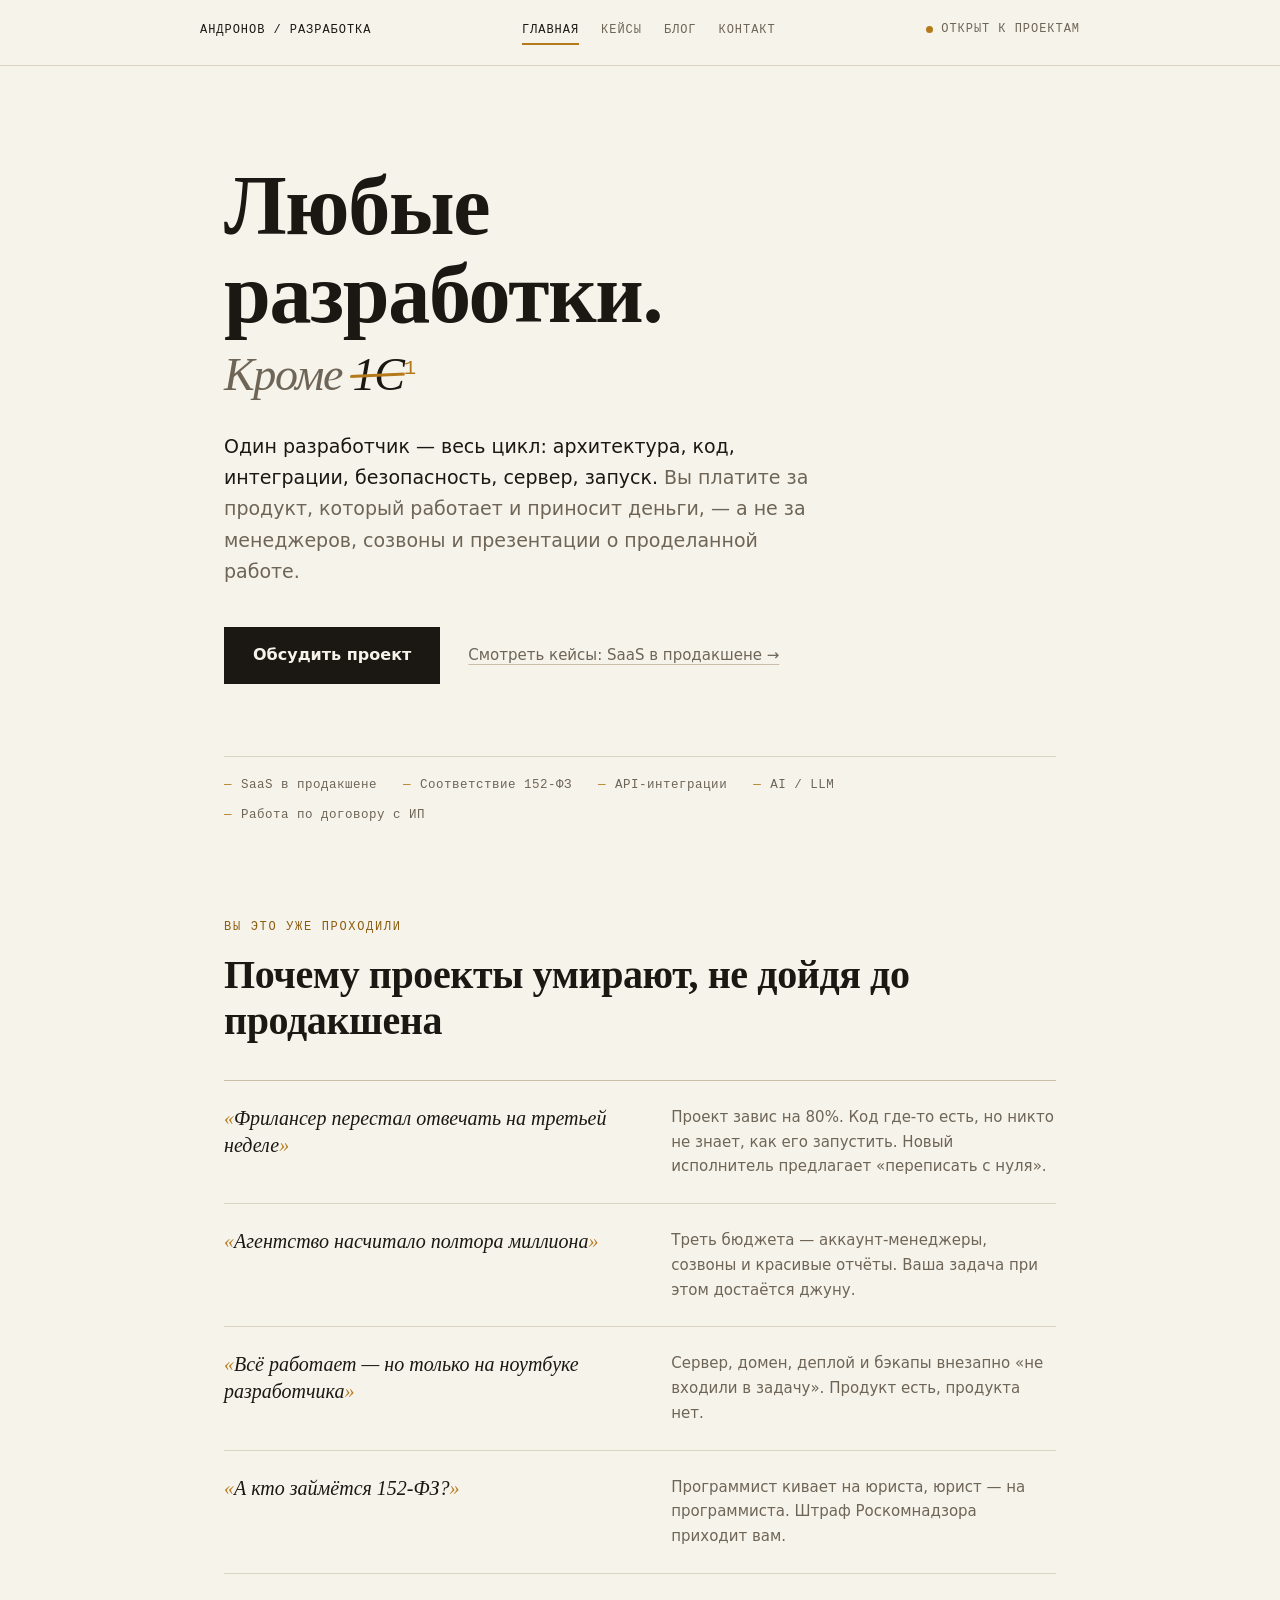
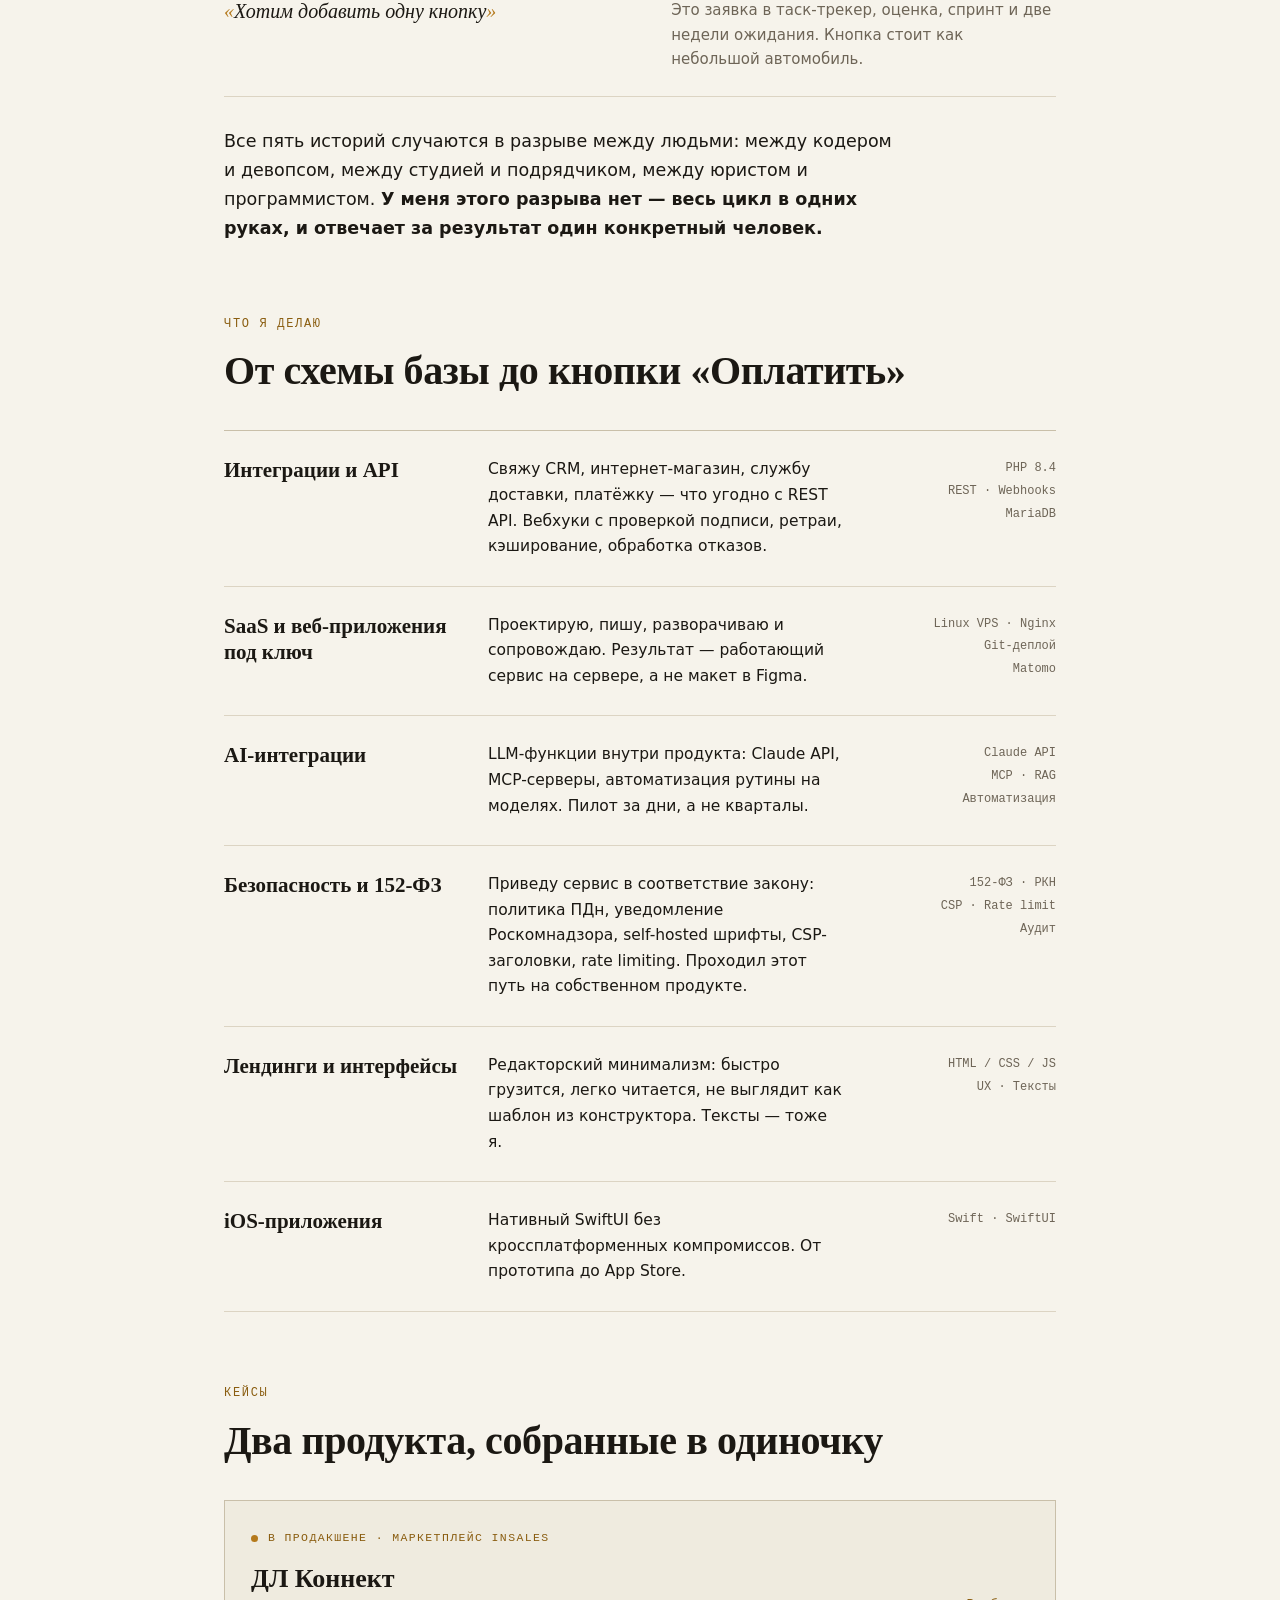
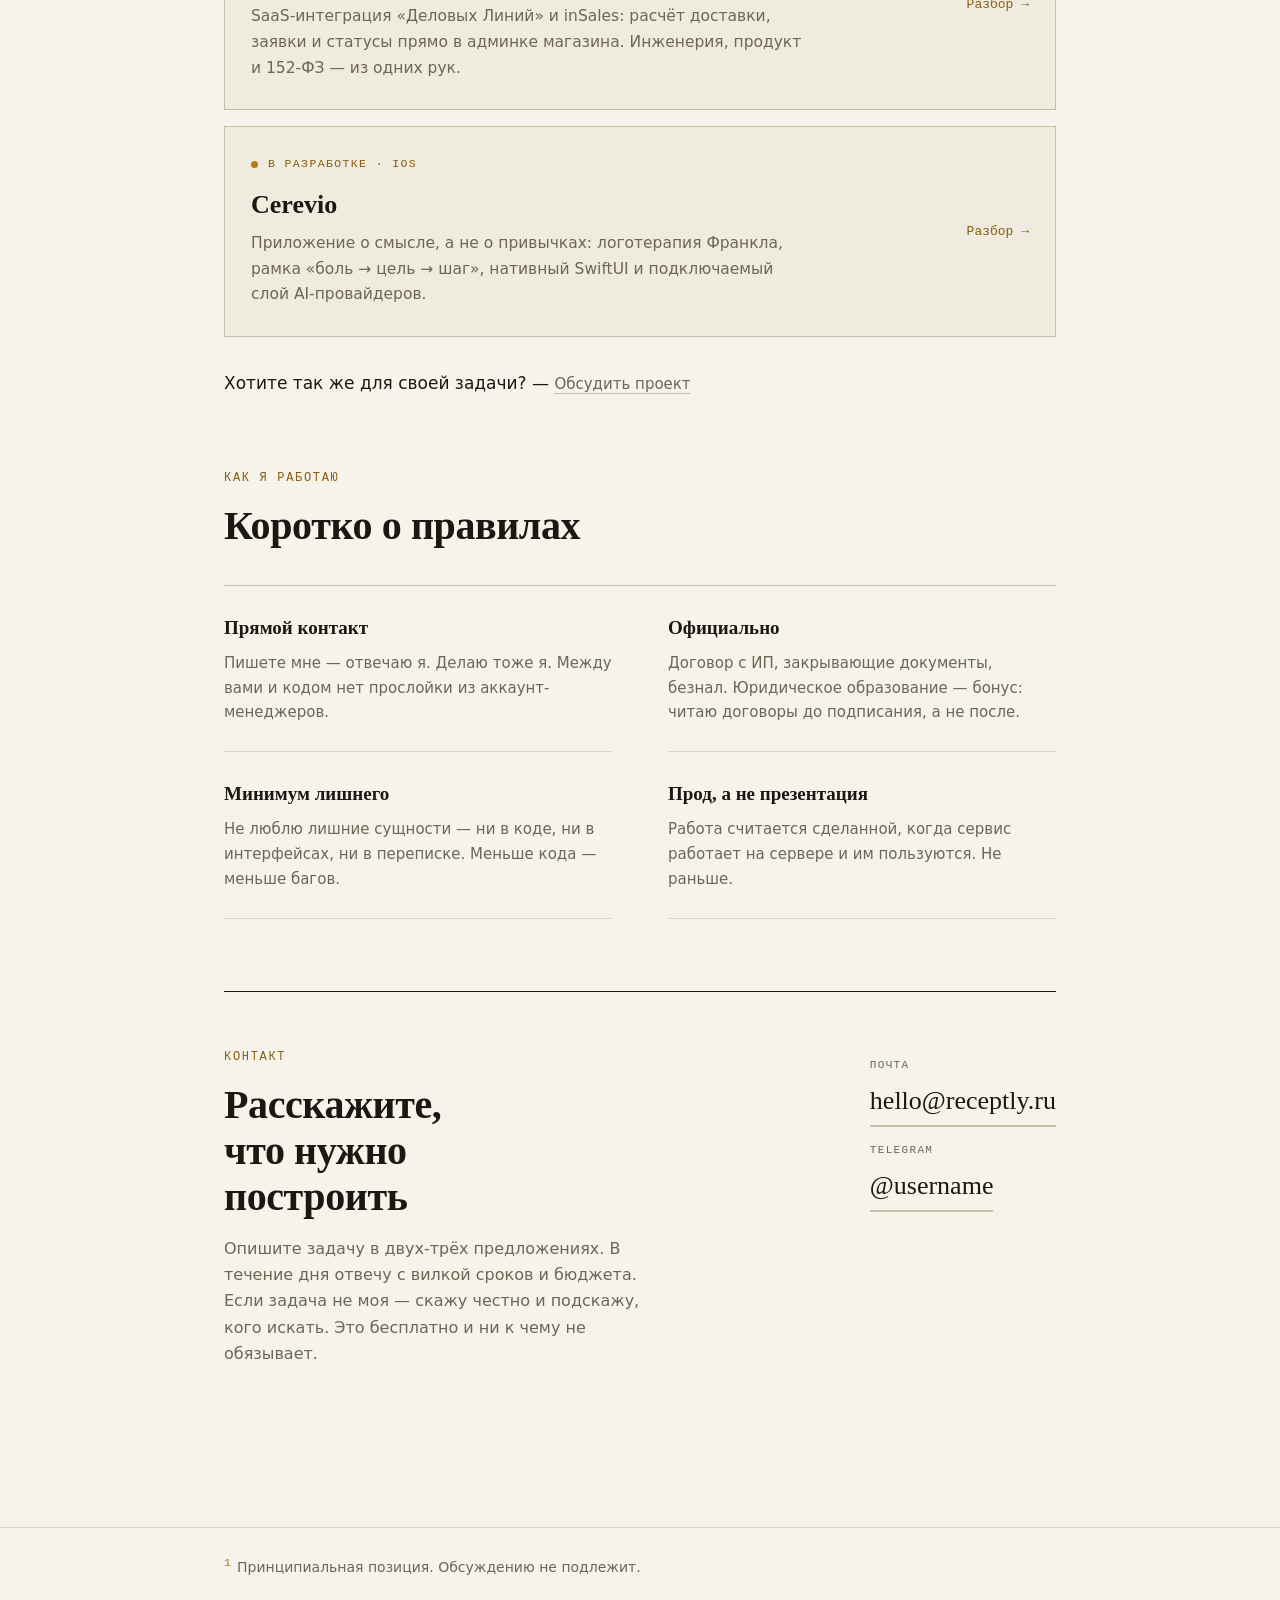
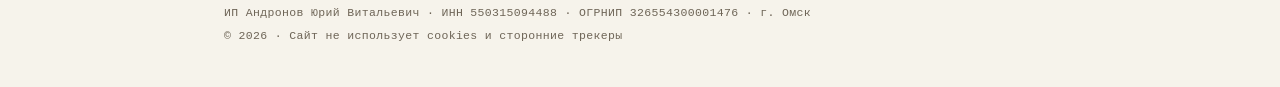
==== developer-site/index.html @ 82f80f47 "новый сайт" ====
<!DOCTYPE html>
<html lang="ru">
<head>
<meta charset="UTF-8">
<meta name="viewport" content="width=device-width, initial-scale=1.0">
<title>Юрий Андронов — разработка полного цикла</title>
<meta name="description" content="Один разработчик — весь цикл: интеграции, SaaS, AI, безопасность, запуск. Любые разработки, кроме 1С.">
<link rel="stylesheet" href="css/style.css">
<link rel="icon" type="image/svg+xml" href="favicon.svg">
</head>
<body>

<div class="progress" aria-hidden="true"></div>

<header>
  <nav class="wrap topbar" aria-label="Основная навигация">
    <a class="name" href="index.html">Андронов&nbsp;/ Разработка</a>
    <div class="navlinks">
      <a href="index.html" aria-current="page">Главная</a>
      <a href="cases.html">Кейсы</a>
      <a href="blog.html">Блог</a>
      <a href="#contact">Контакт</a>
    </div>
    <span class="status">Открыт к проектам</span>
  </nav>
</header>

<main class="wrap">

  <!-- Герой -->
  <div class="hero reveal">
    <canvas id="hero3d" aria-hidden="true"></canvas>
    <div class="hero-inner">
      <h1>
        Любые разработки.
        <span class="except">Кроме <span class="strike">1С</span><a class="fnref" href="#fn1" aria-label="Сноска: почему без 1С">1</a></span>
      </h1>
      <p>
        Один разработчик — весь цикл: архитектура, код, интеграции, безопасность,
        сервер, запуск. <em>Вы платите за продукт, который работает и приносит
        деньги, — а не за менеджеров, созвоны и презентации о проделанной работе.</em>
      </p>
      <div class="cta-row">
        <a class="btn" href="mailto:hello@receptly.ru?subject=Проект">Обсудить проект</a>
        <a class="sidelink" href="cases.html">Смотреть кейсы: SaaS в продакшене →</a>
      </div>
    </div>
  </div>

  <div class="proof reveal">
    <span>SaaS в продакшене</span>
    <span>Соответствие 152-ФЗ</span>
    <span>API-интеграции</span>
    <span>AI / LLM</span>
    <span>Работа по договору с ИП</span>
  </div>

  <!-- Боли -->
  <section id="pain" class="reveal">
    <div class="eyebrow">Вы это уже проходили</div>
    <h2>Почему проекты умирают, не дойдя до продакшена</h2>

    <div class="pains">
      <div class="pain">
        <div class="quote">Фрилансер перестал отвечать на третьей неделе</div>
        <div class="cost">Проект завис на 80%. Код где-то есть, но никто не знает, как его запустить. Новый исполнитель предлагает «переписать с нуля».</div>
      </div>
      <div class="pain">
        <div class="quote">Агентство насчитало полтора миллиона</div>
        <div class="cost">Треть бюджета — аккаунт-менеджеры, созвоны и красивые отчёты. Ваша задача при этом достаётся джуну.</div>
      </div>
      <div class="pain">
        <div class="quote">Всё работает — но только на ноутбуке разработчика</div>
        <div class="cost">Сервер, домен, деплой и бэкапы внезапно «не входили в задачу». Продукт есть, продукта нет.</div>
      </div>
      <div class="pain">
        <div class="quote">А кто займётся 152-ФЗ?</div>
        <div class="cost">Программист кивает на юриста, юрист — на программиста. Штраф Роскомнадзора приходит вам.</div>
      </div>
      <div class="pain">
        <div class="quote">Хотим добавить одну кнопку</div>
        <div class="cost">Это заявка в таск-трекер, оценка, спринт и две недели ожидания. Кнопка стоит как небольшой автомобиль.</div>
      </div>
    </div>

    <p class="pains-close">
      Все пять историй случаются в разрыве между людьми: между кодером и девопсом,
      между студией и подрядчиком, между юристом и программистом.
      <b>У меня этого разрыва нет — весь цикл в одних руках, и отвечает за результат
      один конкретный человек.</b>
    </p>
  </section>

  <!-- Услуги -->
  <section id="services" class="reveal">
    <div class="eyebrow">Что я делаю</div>
    <h2>От схемы базы до кнопки «Оплатить»</h2>

    <div class="services">
      <div class="service">
        <h3>Интеграции и&nbsp;API</h3>
        <p>Свяжу CRM, интернет-магазин, службу доставки, платёжку — что угодно с REST API. Вебхуки с проверкой подписи, ретраи, кэширование, обработка отказов.</p>
        <div class="stack">PHP 8.4<br>REST · Webhooks<br>MariaDB</div>
      </div>

      <div class="service">
        <h3>SaaS и&nbsp;веб-приложения под&nbsp;ключ</h3>
        <p>Проектирую, пишу, разворачиваю и сопровождаю. Результат — работающий сервис на сервере, а не макет в Figma.</p>
        <div class="stack">Linux VPS · Nginx<br>Git-деплой<br>Matomo</div>
      </div>

      <div class="service">
        <h3>AI-интеграции</h3>
        <p>LLM-функции внутри продукта: Claude API, MCP-серверы, автоматизация рутины на моделях. Пилот за дни, а не кварталы.</p>
        <div class="stack">Claude API<br>MCP · RAG<br>Автоматизация</div>
      </div>

      <div class="service">
        <h3>Безопасность и&nbsp;152-ФЗ</h3>
        <p>Приведу сервис в соответствие закону: политика ПДн, уведомление Роскомнадзора, self-hosted шрифты, CSP-заголовки, rate limiting. Проходил этот путь на собственном продукте.</p>
        <div class="stack">152-ФЗ · РКН<br>CSP · Rate limit<br>Аудит</div>
      </div>

      <div class="service">
        <h3>Лендинги и&nbsp;интерфейсы</h3>
        <p>Редакторский минимализм: быстро грузится, легко читается, не выглядит как шаблон из конструктора. Тексты — тоже я.</p>
        <div class="stack">HTML / CSS / JS<br>UX · Тексты</div>
      </div>

      <div class="service">
        <h3>iOS-приложения</h3>
        <p>Нативный SwiftUI без кроссплатформенных компромиссов. От прототипа до App Store.</p>
        <div class="stack">Swift · SwiftUI</div>
      </div>
    </div>
  </section>

  <!-- Кейсы: тизеры -->
  <section id="cases" class="reveal">
    <div class="eyebrow">Кейсы</div>
    <h2>Два продукта, собранные в одиночку</h2>

    <a class="case-mini" href="cases.html#dl-connect">
      <div>
        <div class="case-tag">В продакшене · Маркетплейс inSales</div>
        <h3>ДЛ Коннект</h3>
        <p class="about">SaaS-интеграция «Деловых Линий» и inSales: расчёт доставки, заявки и статусы прямо в админке магазина. Инженерия, продукт и 152-ФЗ — из одних рук.</p>
      </div>
      <span class="go">Разбор →</span>
    </a>

    <a class="case-mini" href="cases.html#cerevio">
      <div>
        <div class="case-tag">В разработке · iOS</div>
        <h3>Cerevio</h3>
        <p class="about">Приложение о смысле, а не о привычках: логотерапия Франкла, рамка «боль → цель → шаг», нативный SwiftUI и подключаемый слой AI-провайдеров.</p>
      </div>
      <span class="go">Разбор →</span>
    </a>

    <p class="cases-cta">
      Хотите так же для своей задачи? —
      <a class="sidelink" href="mailto:hello@receptly.ru?subject=Проект">Обсудить проект</a>
    </p>
  </section>

  <!-- Принципы -->
  <section id="how" class="reveal">
    <div class="eyebrow">Как я работаю</div>
    <h2>Коротко о правилах</h2>

    <div class="principles">
      <div class="principle">
        <h3>Прямой контакт</h3>
        <p>Пишете мне — отвечаю я. Делаю тоже я. Между вами и кодом нет прослойки из аккаунт-менеджеров.</p>
      </div>
      <div class="principle">
        <h3>Официально</h3>
        <p>Договор с ИП, закрывающие документы, безнал. Юридическое образование — бонус: читаю договоры до подписания, а не после.</p>
      </div>
      <div class="principle">
        <h3>Минимум лишнего</h3>
        <p>Не люблю лишние сущности — ни в коде, ни в интерфейсах, ни в переписке. Меньше кода — меньше багов.</p>
      </div>
      <div class="principle">
        <h3>Прод, а не презентация</h3>
        <p>Работа считается сделанной, когда сервис работает на сервере и им пользуются. Не раньше.</p>
      </div>
    </div>
  </section>

  <!-- Контакт -->
  <section id="contact" class="contact reveal">
    <div class="contact-inner">
      <div>
        <div class="eyebrow">Контакт</div>
        <h2>Расскажите, что нужно построить</h2>
        <p class="hint">Опишите задачу в двух-трёх предложениях. В течение дня отвечу
        с вилкой сроков и бюджета. Если задача не моя — скажу честно и подскажу,
        кого искать. Это бесплатно и ни к чему не обязывает.</p>
      </div>
      <div class="contact-links">
        <span class="label">Почта</span>
        <a href="mailto:hello@receptly.ru">hello@receptly.ru</a>
        <span class="label">Telegram</span>
        <a href="https://t.me/username" rel="noopener">@username</a>
      </div>
    </div>
  </section>

</main>

<footer>
  <div class="wrap">
    <p class="footnote" id="fn1"><sup>1</sup>Принципиальная позиция. Обсуждению не подлежит.</p>
    <p class="requisites">
      ИП Андронов Юрий Витальевич · ИНН 550315094488 · ОГРНИП 326554300001476 · г.&nbsp;Омск<br>
      © 2026 · Сайт не использует cookies и сторонние трекеры
    </p>
  </div>
</footer>

<script src="js/three.min.js"></script>
<script src="js/hero3d.js"></script>
<script src="js/main.js"></script>

</body>
</html>
---- developer-site/css/style.css ----
/* ============================================================
   Андронов / Разработка — общие стили
   Палитра: бумага, чернила, волосяные линии, одна охра
   ============================================================ */

/* Self-hosted шрифты (152-ФЗ). Файлы кладёт get-assets.sh в fonts/ */
@font-face{ font-family:'Piazzolla'; src:url('../fonts/piazzolla-500.woff2') format('woff2'); font-weight:500; font-style:normal; font-display:swap; }
@font-face{ font-family:'Piazzolla'; src:url('../fonts/piazzolla-500italic.woff2') format('woff2'); font-weight:500; font-style:italic; font-display:swap; }
@font-face{ font-family:'Piazzolla'; src:url('../fonts/piazzolla-600.woff2') format('woff2'); font-weight:600; font-style:normal; font-display:swap; }
@font-face{ font-family:'Golos Text'; src:url('../fonts/golos-text-400.woff2') format('woff2'); font-weight:400; font-style:normal; font-display:swap; }
@font-face{ font-family:'Golos Text'; src:url('../fonts/golos-text-500.woff2') format('woff2'); font-weight:500; font-style:normal; font-display:swap; }
@font-face{ font-family:'Golos Text'; src:url('../fonts/golos-text-600.woff2') format('woff2'); font-weight:600; font-style:normal; font-display:swap; }
@font-face{ font-family:'JetBrains Mono'; src:url('../fonts/jetbrains-mono-400.woff2') format('woff2'); font-weight:400; font-style:normal; font-display:swap; }
@font-face{ font-family:'JetBrains Mono'; src:url('../fonts/jetbrains-mono-500.woff2') format('woff2'); font-weight:500; font-style:normal; font-display:swap; }

:root{
  --paper:#F6F3EB;
  --ink:#1B1813;
  --muted:#6E6557;
  --hair:#DCD4C3;
  --hair-strong:#C9BFA9;
  --ochre:#B4791B;
  --ochre-deep:#8A5D10;
  --wash:#EFEBDF;
  --max:880px;
  --display:'Piazzolla', Georgia, serif;
  --body:'Golos Text', system-ui, sans-serif;
  --mono:'JetBrains Mono', ui-monospace, monospace;
}

*{ margin:0; padding:0; box-sizing:border-box; }

html{ scroll-behavior:smooth; }

body{
  background:var(--paper);
  color:var(--ink);
  font-family:var(--body);
  font-size:17px;
  line-height:1.65;
  -webkit-font-smoothing:antialiased;
}

::selection{ background:var(--ochre); color:var(--paper); }

a{ color:inherit; }
a:focus-visible, button:focus-visible{
  outline:2px solid var(--ochre);
  outline-offset:3px;
  border-radius:1px;
}

.wrap{ max-width:var(--max); margin:0 auto; padding:0 24px; }

/* ── Прогресс чтения ───────────────────────── */
.progress{
  position:fixed; top:0; left:0;
  height:2px; width:0;
  background:var(--ochre);
  z-index:99;
}

/* ── Шапка / навигация ─────────────────────── */
header{ border-bottom:1px solid var(--hair); }
.topbar{
  display:flex; justify-content:space-between; align-items:baseline;
  gap:16px;
  padding:20px 0;
  font-family:var(--mono); font-size:12px; letter-spacing:.08em;
  text-transform:uppercase; color:var(--muted);
  flex-wrap:wrap;
}
.topbar .name{ color:var(--ink); font-weight:500; text-decoration:none; }
.navlinks{ display:flex; gap:22px; }
.navlinks a{
  text-decoration:none;
  padding-bottom:2px;
  border-bottom:2px solid transparent;
  transition:color .15s ease, border-color .15s ease;
}
.navlinks a:hover{ color:var(--ochre-deep); }
.navlinks a[aria-current="page"]{
  color:var(--ink);
  border-bottom-color:var(--ochre);
}
.status{ display:flex; align-items:center; gap:8px; }
.status::before{
  content:''; width:7px; height:7px; border-radius:50%;
  background:var(--ochre); flex:none;
  animation:pulse 2.4s ease-in-out infinite;
}
@keyframes pulse{ 0%,100%{opacity:1} 50%{opacity:.35} }

/* ── Герой (главная) ───────────────────────── */
.hero{ position:relative; padding:96px 0 72px; }
.hero-inner{ position:relative; z-index:1; max-width:620px; }
#hero3d{
  position:absolute;
  right:-40px; top:50%;
  transform:translateY(-50%);
  width:46%; max-width:420px;
  aspect-ratio:1/1;
  pointer-events:none;
  z-index:0;
  opacity:.9;
}
.hero h1{
  font-family:var(--display);
  font-weight:600;
  font-size:clamp(44px, 8vw, 84px);
  line-height:1.04;
  letter-spacing:-0.015em;
}
.hero .except{
  display:block;
  font-style:italic;
  font-weight:500;
  font-size:clamp(28px, 4.6vw, 46px);
  margin-top:14px;
  color:var(--muted);
}
.strike{ position:relative; color:var(--ink); white-space:nowrap; }
.strike::after{
  content:'';
  position:absolute;
  left:-4%; right:-4%; top:52%;
  height:3px;
  background:var(--ochre);
  border-radius:2px;
  transform-origin:left center;
  transform:rotate(-2.5deg) scaleX(0);
  animation:strikeIn .5s .7s ease forwards;
}
@keyframes strikeIn{
  from{ transform:rotate(-2.5deg) scaleX(0); }
  to{   transform:rotate(-2.5deg) scaleX(1); }
}
.fnref{
  font-family:var(--mono); font-style:normal;
  font-size:.45em; vertical-align:super;
  color:var(--ochre); text-decoration:none;
}
.hero p{ max-width:600px; margin-top:32px; font-size:19px; }
.hero p em{ font-style:normal; color:var(--muted); }

.cta-row{ margin-top:40px; display:flex; align-items:center; gap:28px; flex-wrap:wrap; }
.btn{
  display:inline-block;
  font-family:var(--body); font-weight:600; font-size:16px;
  color:var(--paper); background:var(--ink);
  padding:14px 28px;
  text-decoration:none;
  border:1px solid var(--ink);
  transition:background .18s ease, border-color .18s ease, transform .18s ease;
}
.btn:hover{ background:var(--ochre); border-color:var(--ochre); transform:translateY(-1px); }
.btn:active{ transform:translateY(0); }
.sidelink{
  font-size:15px; color:var(--muted);
  text-decoration:underline;
  text-decoration-color:var(--hair-strong);
  text-underline-offset:4px;
  transition:color .15s ease, text-decoration-color .15s ease;
}
.sidelink:hover{ color:var(--ochre-deep); text-decoration-color:var(--ochre); }

.proof{
  border-top:1px solid var(--hair);
  padding:18px 0 20px;
  font-family:var(--mono); font-size:12.5px;
  color:var(--muted); letter-spacing:.04em;
  display:flex; gap:10px 26px; flex-wrap:wrap;
}
.proof span::before{ content:'—'; color:var(--ochre); margin-right:9px; }

/* ── Секции ────────────────────────────────── */
section{ padding:72px 0 0; }
.eyebrow{
  font-family:var(--mono); font-size:12px;
  letter-spacing:.14em; text-transform:uppercase;
  color:var(--ochre-deep);
  margin-bottom:14px;
}
h2{
  font-family:var(--display); font-weight:600;
  font-size:clamp(28px, 4vw, 40px);
  line-height:1.15; letter-spacing:-0.01em;
  margin-bottom:36px;
}

/* ── Боли ──────────────────────────────────── */
.pains{ border-top:1px solid var(--hair-strong); }
.pain{
  display:grid;
  grid-template-columns:minmax(0,1.1fr) minmax(0,1fr);
  gap:24px;
  padding:24px 0;
  border-bottom:1px solid var(--hair);
}
.pain .quote{
  font-family:var(--display); font-style:italic; font-weight:500;
  font-size:20px; line-height:1.35;
}
.pain .quote::before{ content:'«'; color:var(--ochre); }
.pain .quote::after{ content:'»'; color:var(--ochre); }
.pain .cost{ font-size:15px; color:var(--muted); align-self:center; }
.pains-close{ margin-top:30px; font-size:17.5px; max-width:60ch; }
.pains-close b{ font-weight:600; }

/* ── Таблица услуг ─────────────────────────── */
.services{ border-top:1px solid var(--hair-strong); }
.service{
  position:relative;
  display:grid;
  grid-template-columns:240px 1fr 190px;
  gap:24px;
  padding:26px 0 26px 0;
  border-bottom:1px solid var(--hair);
  transition:background .15s ease, padding-left .2s ease;
}
.service::before{
  content:'';
  position:absolute; left:0; top:0; bottom:0;
  width:3px; background:var(--ochre);
  transform:scaleY(0);
  transition:transform .2s ease;
}
.service:hover{ background:var(--wash); padding-left:18px; }
.service:hover::before{ transform:scaleY(1); }
.service h3{
  font-family:var(--display); font-weight:600;
  font-size:21px; line-height:1.25;
}
.service p{ font-size:15.5px; max-width:52ch; }
.service .stack{
  font-family:var(--mono); font-size:12px;
  color:var(--muted); line-height:1.9;
  text-align:right;
}

/* ── Кейсы: карточки-тизеры на главной ─────── */
.case-mini{
  display:grid;
  grid-template-columns:1fr auto;
  gap:8px 32px;
  padding:28px 26px;
  border:1px solid var(--hair-strong);
  background:var(--wash);
  text-decoration:none;
  transition:border-color .18s ease, transform .18s ease;
}
.case-mini + .case-mini{ margin-top:16px; }
.case-mini:hover{ border-color:var(--ochre); transform:translateX(4px); }
.case-mini h3{
  font-family:var(--display); font-weight:600;
  font-size:clamp(21px,2.8vw,26px);
}
.case-mini .about{ font-size:15.5px; color:var(--muted); max-width:56ch; margin-top:4px; }
.case-mini .go{
  align-self:center;
  font-family:var(--mono); font-size:13px;
  color:var(--ochre-deep);
  white-space:nowrap;
}
.case-tag{
  font-family:var(--mono); font-size:11.5px;
  letter-spacing:.12em; text-transform:uppercase;
  color:var(--ochre-deep);
  margin-bottom:10px;
  display:flex; align-items:center; gap:10px;
}
.case-tag::before{
  content:''; width:7px; height:7px; flex:none;
  background:var(--ochre); border-radius:50%;
}
.cases-cta{ margin-top:32px; font-size:17px; }

/* ── Кейсы: полная страница ────────────────── */
.page-head{ padding:72px 0 0; }
.page-head p.lede{ max-width:60ch; font-size:18px; color:var(--muted); margin-top:-16px; }
.case{
  margin-top:44px;
  border:1px solid var(--hair-strong);
  padding:44px 44px 40px;
  background:var(--wash);
}
.case h3{
  font-family:var(--display); font-weight:600;
  font-size:clamp(26px,3.4vw,34px);
}
.case .lede{ margin-top:14px; font-size:17.5px; max-width:58ch; }
.case-block{ margin-top:32px; padding-top:26px; border-top:1px solid var(--hair-strong); }
.case-block h4, .case-col h4{
  font-family:var(--mono); font-weight:500; font-size:12px;
  letter-spacing:.12em; text-transform:uppercase;
  color:var(--ochre-deep); margin-bottom:12px;
}
.case-block p{ font-size:16px; max-width:62ch; }
.case-block p + p{ margin-top:12px; }
.case-grid{
  display:grid; grid-template-columns:1fr 1fr 1fr;
  gap:32px; margin-top:32px;
  padding-top:26px; border-top:1px solid var(--hair-strong);
}
.case-col ul{ list-style:none; }
.case-col li{
  font-size:14.5px; padding:5px 0;
  border-bottom:1px dotted var(--hair-strong);
}
.case-col li:last-child{ border-bottom:none; }
.case-note{
  margin-top:30px;
  font-family:var(--display); font-style:italic;
  font-size:19px;
}
.case-note b{ color:var(--ochre-deep); font-weight:600; }

/* ── Принципы ──────────────────────────────── */
.principles{
  display:grid; grid-template-columns:1fr 1fr;
  gap:0 56px;
  border-top:1px solid var(--hair-strong);
}
.principle{ padding:26px 0; border-bottom:1px solid var(--hair); }
.principle h3{
  font-family:var(--display); font-weight:600;
  font-size:19px; margin-bottom:8px;
}
.principle p{ font-size:15px; color:var(--muted); }

/* ── Блог: список ──────────────────────────── */
.posts{ border-top:1px solid var(--hair-strong); margin-top:36px; }
.post-row{
  display:grid;
  grid-template-columns:130px 1fr auto;
  gap:24px;
  padding:26px 0;
  border-bottom:1px solid var(--hair);
  text-decoration:none;
  align-items:baseline;
  transition:background .15s ease, padding-left .2s ease;
}
a.post-row:hover{ background:var(--wash); padding-left:14px; }
a.post-row:hover .post-title{ color:var(--ochre-deep); }
.post-date{
  font-family:var(--mono); font-size:12px;
  color:var(--muted); letter-spacing:.04em;
}
.post-title{
  font-family:var(--display); font-weight:600;
  font-size:22px; line-height:1.3;
  transition:color .15s ease;
}
.post-excerpt{ font-size:15px; color:var(--muted); margin-top:6px; max-width:60ch; display:block; }
.post-go{
  font-family:var(--mono); font-size:13px;
  color:var(--ochre-deep); white-space:nowrap;
}
.post-row.soon{ opacity:.55; }
.post-row.soon .post-go{ color:var(--muted); }

/* ── Статья ────────────────────────────────── */
.article{ max-width:720px; margin:0 auto; padding:72px 24px 0; }
.article .meta{
  font-family:var(--mono); font-size:12px;
  letter-spacing:.08em; text-transform:uppercase;
  color:var(--muted); margin-bottom:18px;
  display:flex; gap:20px; flex-wrap:wrap;
}
.article .meta .tag{ color:var(--ochre-deep); }
.article h1{
  font-family:var(--display); font-weight:600;
  font-size:clamp(32px,5vw,48px);
  line-height:1.12; letter-spacing:-0.01em;
  margin-bottom:28px;
}
.article h2{
  font-size:clamp(22px,3vw,28px);
  margin:44px 0 16px;
}
.article p{ margin:0 0 18px; }
.article p.lede{ font-size:19px; color:var(--muted); }
.article ul, .article ol{ margin:0 0 18px 22px; }
.article li{ margin-bottom:8px; }
.article li::marker{ color:var(--ochre); }
.article code{
  font-family:var(--mono); font-size:.85em;
  background:var(--wash);
  border:1px solid var(--hair);
  padding:1px 6px; border-radius:2px;
}
.article blockquote{
  border-left:3px solid var(--ochre);
  padding:4px 0 4px 20px;
  margin:26px 0;
  font-family:var(--display); font-style:italic;
  font-size:19px; color:var(--muted);
}
.article hr{
  border:none; border-top:1px solid var(--hair-strong);
  margin:40px 0;
}
.article .backlink{ margin-top:48px; }

/* ── Контакт ───────────────────────────────── */
.contact{ padding-bottom:88px; }
.contact-inner{
  border-top:1px solid var(--ink);
  padding-top:56px;
  display:flex; justify-content:space-between;
  align-items:flex-start; gap:40px; flex-wrap:wrap;
}
.contact h2{ margin-bottom:16px; max-width:14ch; }
.contact .hint{ color:var(--muted); max-width:44ch; font-size:16px; }
.contact-links{ display:flex; flex-direction:column; gap:14px; padding-top:8px; }
.contact-links a{
  font-family:var(--display); font-size:clamp(20px,2.6vw,26px);
  font-weight:500; text-decoration:none;
  border-bottom:2px solid var(--hair-strong);
  padding-bottom:2px; width:fit-content;
  transition:border-color .15s ease, color .15s ease;
}
.contact-links a:hover{ color:var(--ochre-deep); border-color:var(--ochre); }
.contact-links .label{
  font-family:var(--mono); font-size:11px; letter-spacing:.12em;
  text-transform:uppercase; color:var(--muted); margin-bottom:-8px;
}

/* ── Подвал ────────────────────────────────── */
footer{
  border-top:1px solid var(--hair);
  padding:26px 0 40px;
  margin-top:72px;
}
.contact + footer{ margin-top:0; }
.footnote{ font-size:14px; color:var(--muted); max-width:60ch; }
.footnote sup{ color:var(--ochre); font-family:var(--mono); margin-right:6px; }
.requisites{
  margin-top:22px;
  font-family:var(--mono); font-size:11.5px;
  color:var(--muted); letter-spacing:.03em;
  line-height:2;
}

/* ── Появление при скролле ─────────────────── */
.reveal{ opacity:0; transform:translateY(14px); transition:opacity .55s ease, transform .55s ease; }
.reveal.on{ opacity:1; transform:none; }

/* ── Доступность: без анимаций ─────────────── */
@media (prefers-reduced-motion: reduce){
  html{ scroll-behavior:auto; }
  .reveal{ opacity:1; transform:none; transition:none; }
  .status::before{ animation:none; }
  .strike::after{ animation:none; transform:rotate(-2.5deg) scaleX(1); }
  .btn, .case-mini, .service, a.post-row{ transition:none; }
}

/* ── Мобильная версия ──────────────────────── */
@media (max-width:820px){
  #hero3d{ display:none; }
  .hero{ padding:64px 0 52px; }
  .pain{ grid-template-columns:1fr; gap:10px; padding:20px 0; }
  .pain .quote{ font-size:18px; }
  .service{ grid-template-columns:1fr; gap:8px; padding:22px 0; }
  .service:hover{ padding-left:0; }
  .service .stack{ text-align:left; line-height:1.7; margin-top:4px; }
  .case{ padding:28px 22px; }
  .case-grid{ grid-template-columns:1fr; gap:22px; }
  .case-mini{ grid-template-columns:1fr; }
  .principles{ grid-template-columns:1fr; }
  .post-row{ grid-template-columns:1fr; gap:6px; }
  .post-go{ display:none; }
}
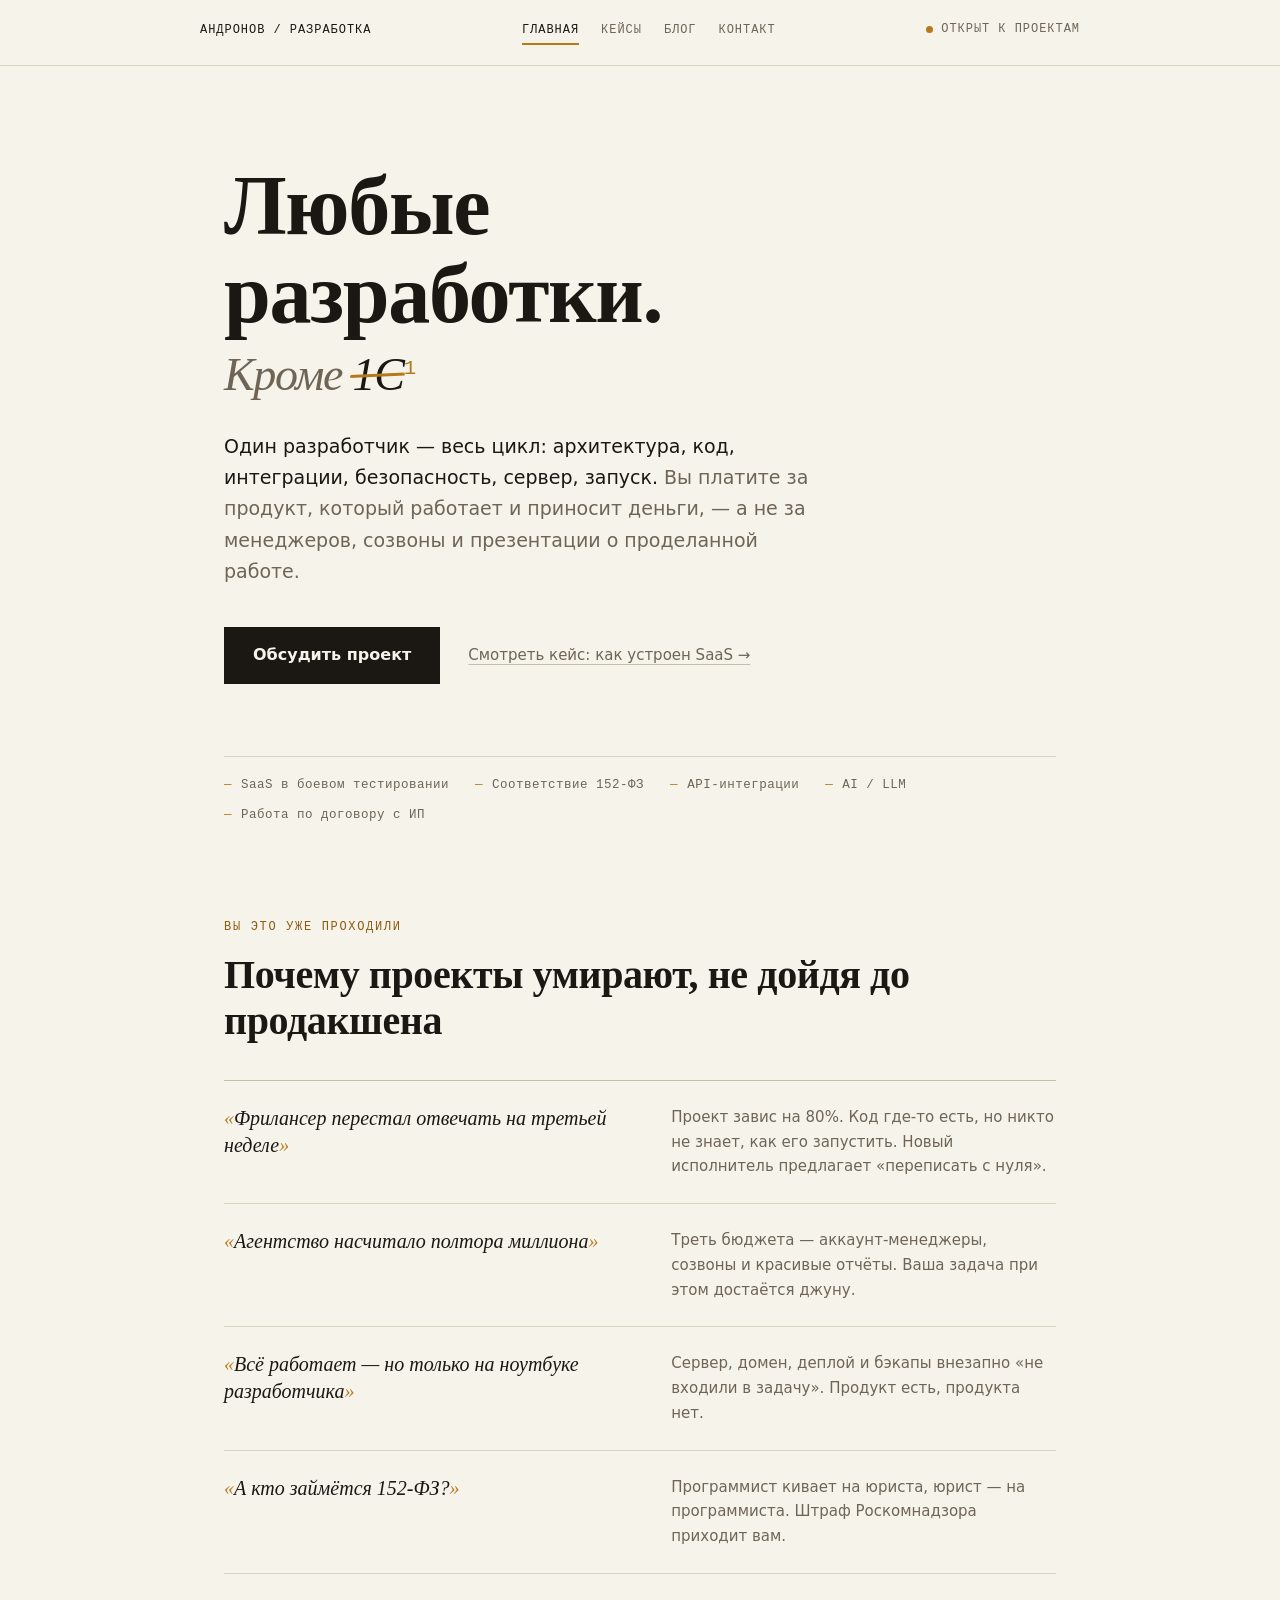
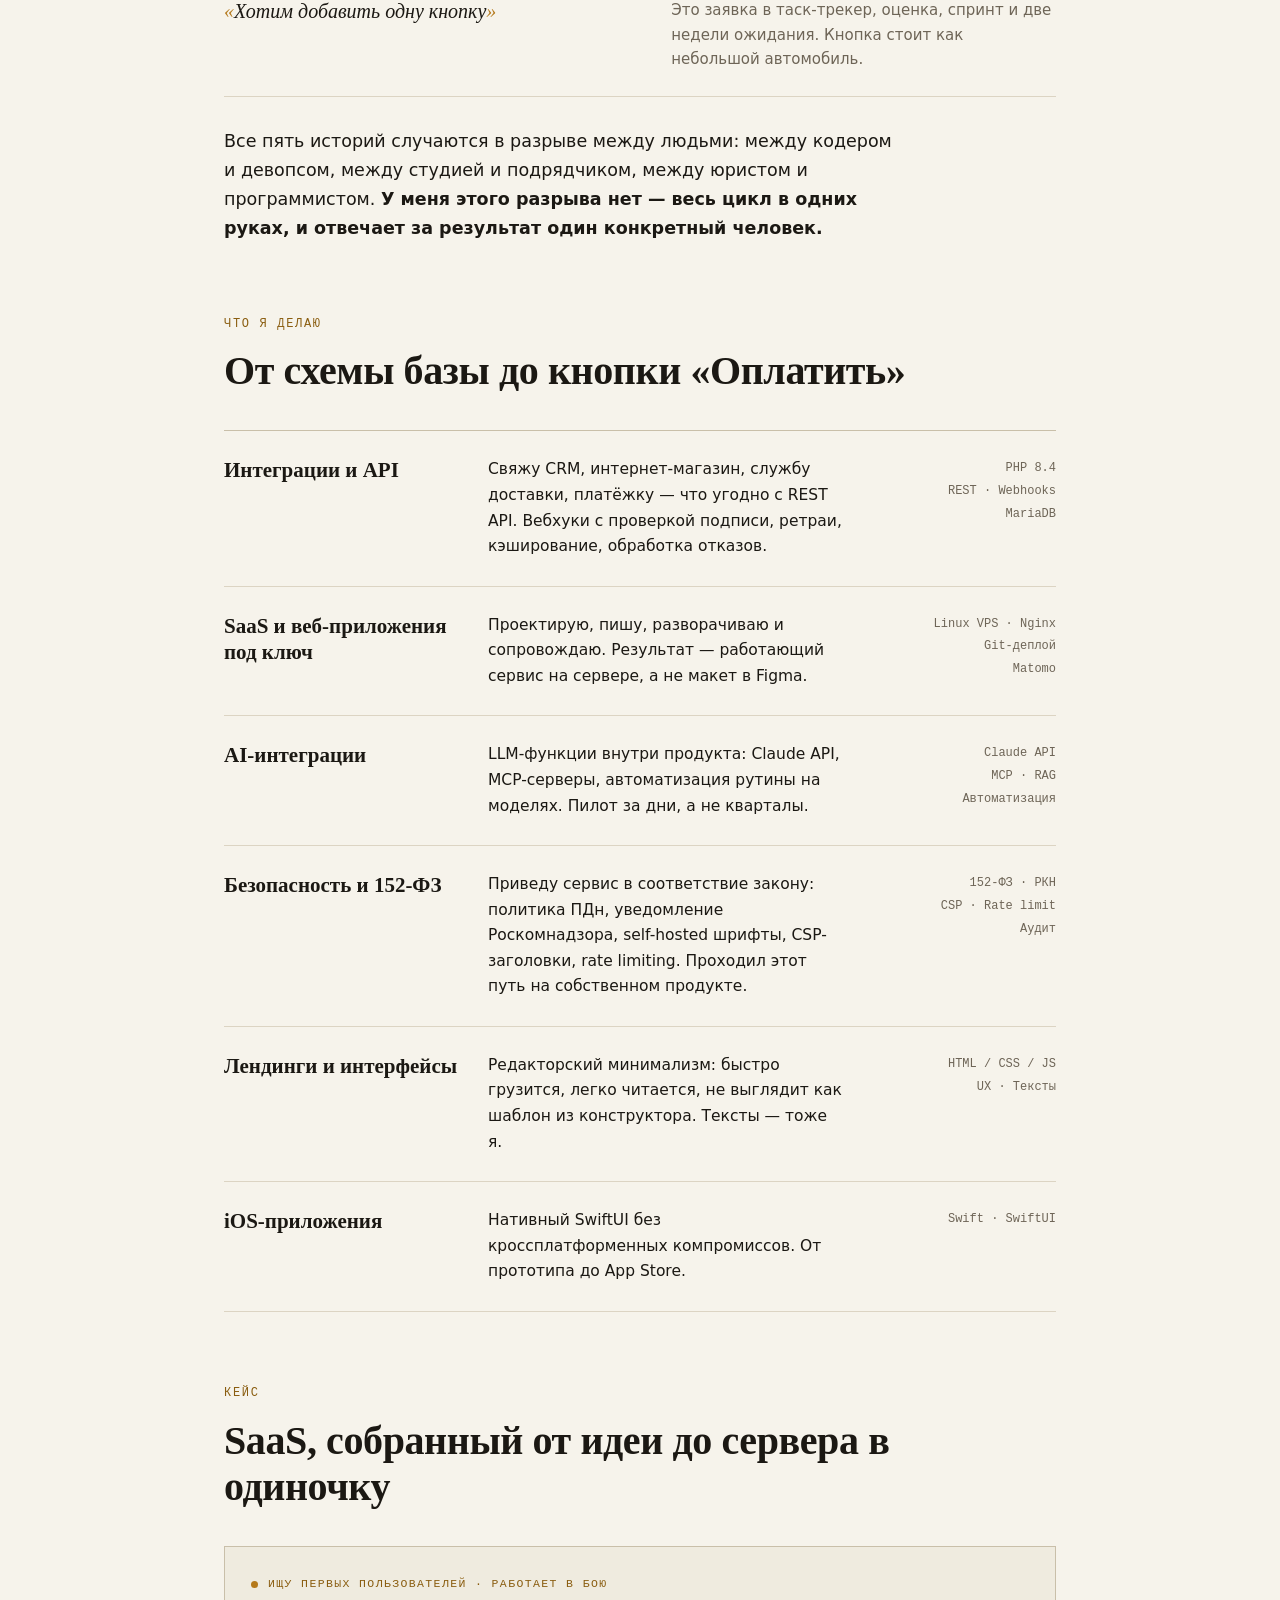
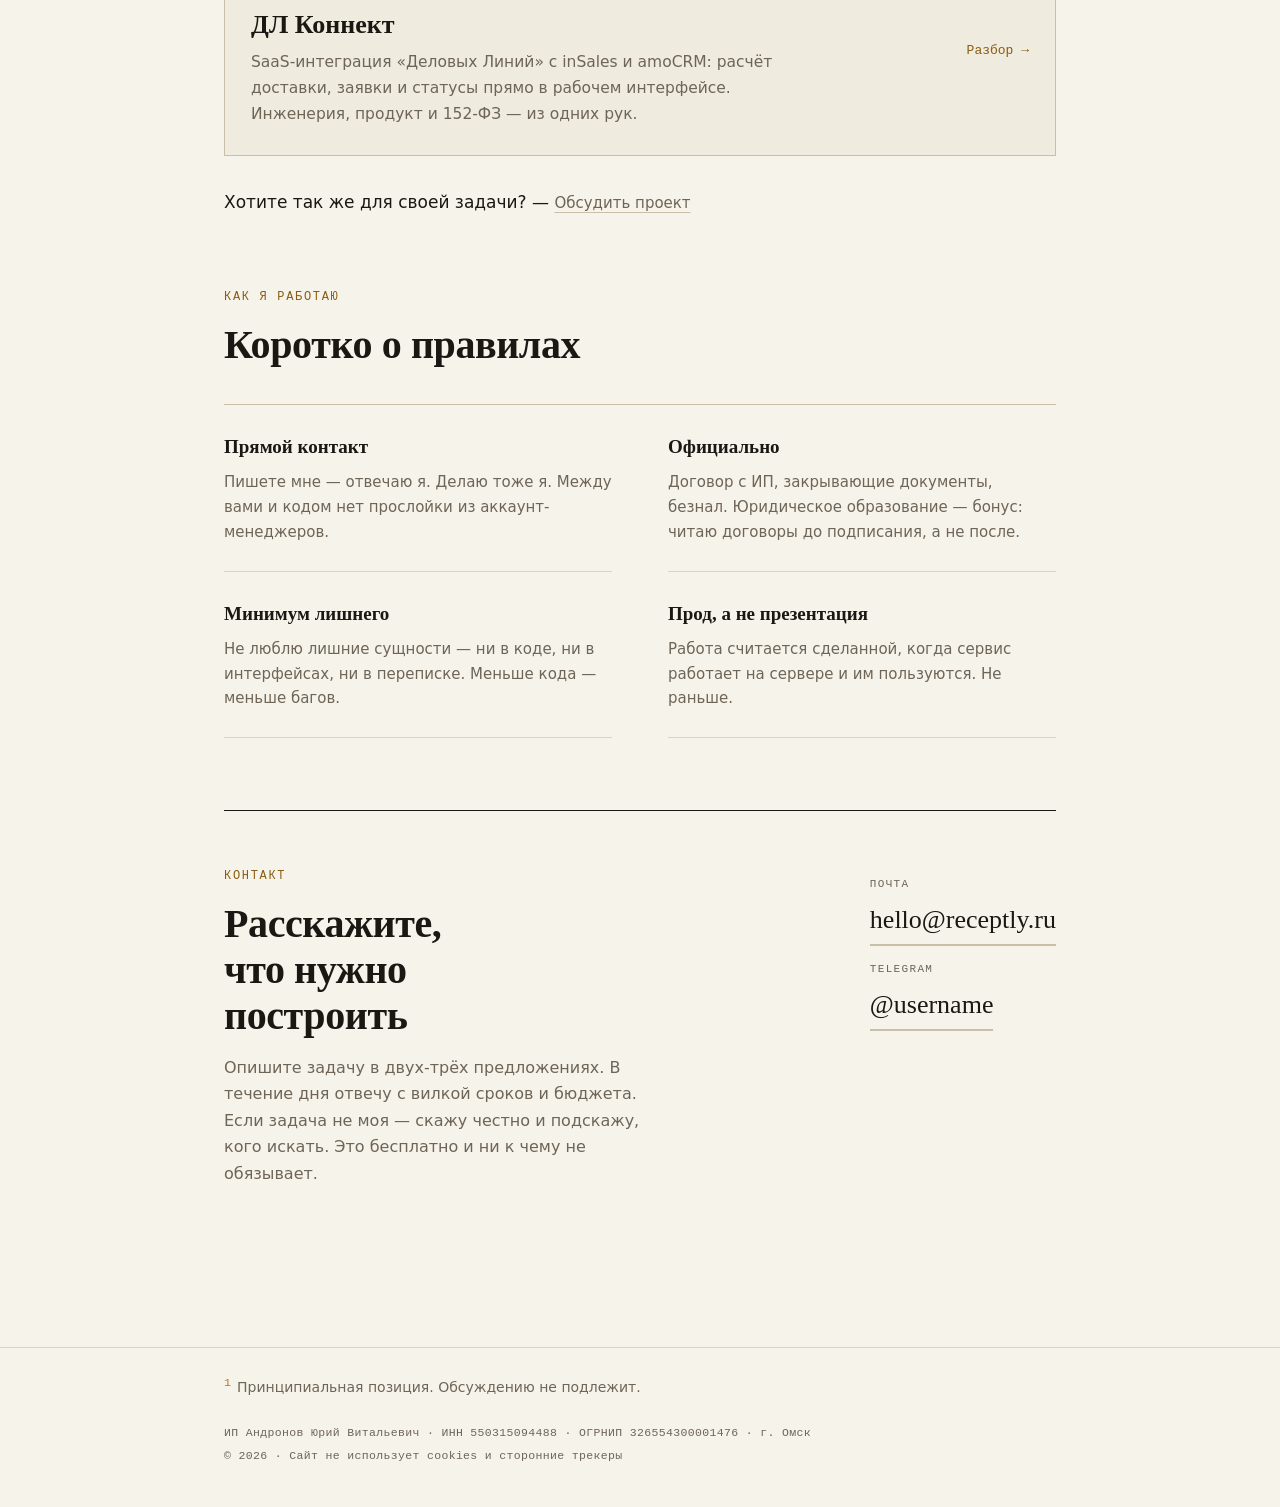
==== commit 67a92719: "починил кейсы" ====
--- a/developer-site/index.html
+++ b/developer-site/index.html
@@ -42,13 +42,13 @@
       </p>
       <div class="cta-row">
         <a class="btn" href="mailto:hello@receptly.ru?subject=Проект">Обсудить проект</a>
-        <a class="sidelink" href="cases.html">Смотреть кейсы: SaaS в продакшене →</a>
+        <a class="sidelink" href="cases.html">Смотреть кейс: как устроен SaaS →</a>
       </div>
     </div>
   </div>
 
   <div class="proof reveal">
-    <span>SaaS в продакшене</span>
+    <span>SaaS в боевом тестировании</span>
     <span>Соответствие 152-ФЗ</span>
     <span>API-интеграции</span>
     <span>AI / LLM</span>
@@ -135,25 +135,16 @@
     </div>
   </section>
 
-  <!-- Кейсы: тизеры -->
+  <!-- Кейс: тизер -->
   <section id="cases" class="reveal">
-    <div class="eyebrow">Кейсы</div>
-    <h2>Два продукта, собранные в одиночку</h2>
+    <div class="eyebrow">Кейс</div>
+    <h2>SaaS, собранный от идеи до сервера в одиночку</h2>
 
     <a class="case-mini" href="cases.html#dl-connect">
       <div>
-        <div class="case-tag">В продакшене · Маркетплейс inSales</div>
+        <div class="case-tag">Ищу первых пользователей · Работает в бою</div>
         <h3>ДЛ Коннект</h3>
-        <p class="about">SaaS-интеграция «Деловых Линий» и inSales: расчёт доставки, заявки и статусы прямо в админке магазина. Инженерия, продукт и 152-ФЗ — из одних рук.</p>
-      </div>
-      <span class="go">Разбор →</span>
-    </a>
-
-    <a class="case-mini" href="cases.html#cerevio">
-      <div>
-        <div class="case-tag">В разработке · iOS</div>
-        <h3>Cerevio</h3>
-        <p class="about">Приложение о смысле, а не о привычках: логотерапия Франкла, рамка «боль → цель → шаг», нативный SwiftUI и подключаемый слой AI-провайдеров.</p>
+        <p class="about">SaaS-интеграция «Деловых Линий» с inSales и amoCRM: расчёт доставки, заявки и статусы прямо в рабочем интерфейсе. Инженерия, продукт и 152-ФЗ — из одних рук.</p>
       </div>
       <span class="go">Разбор →</span>
     </a>
@@ -225,4 +216,4 @@
 <script src="js/main.js"></script>
 
 </body>
-</html>
+</html>
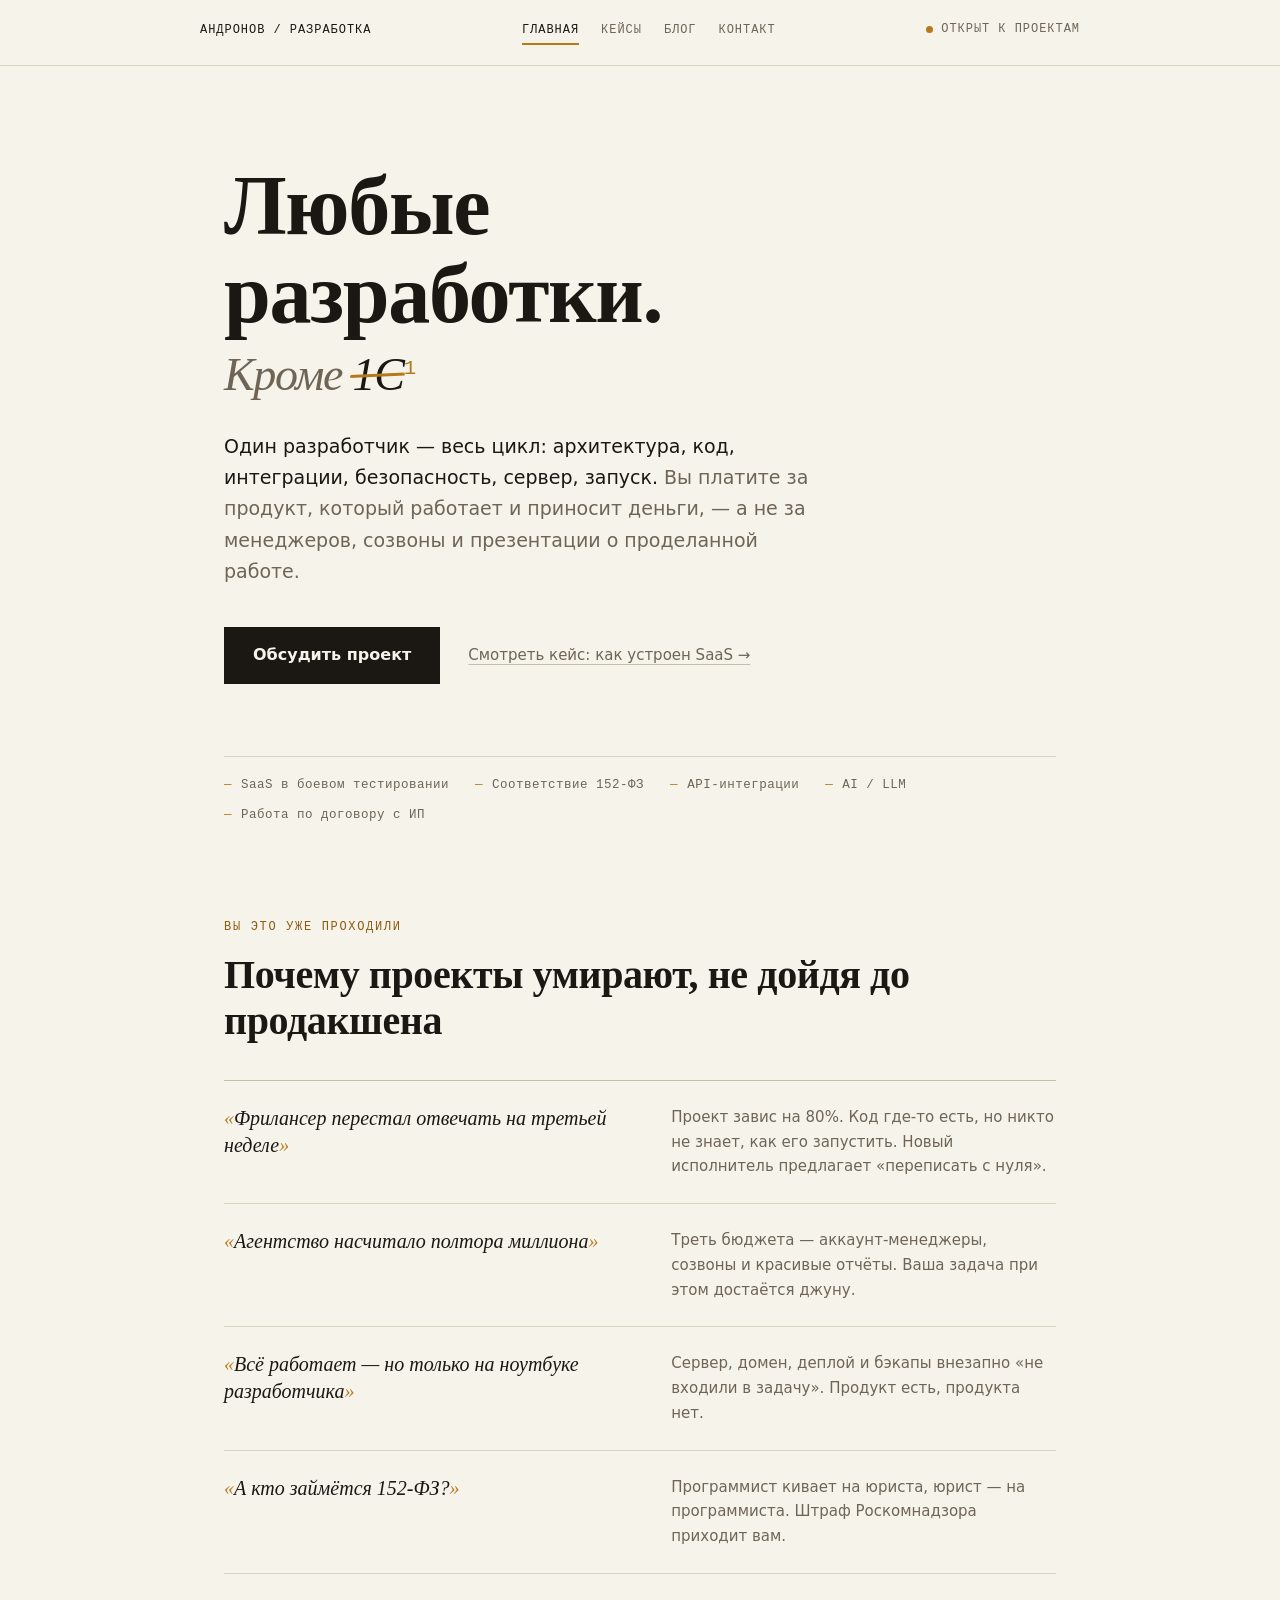
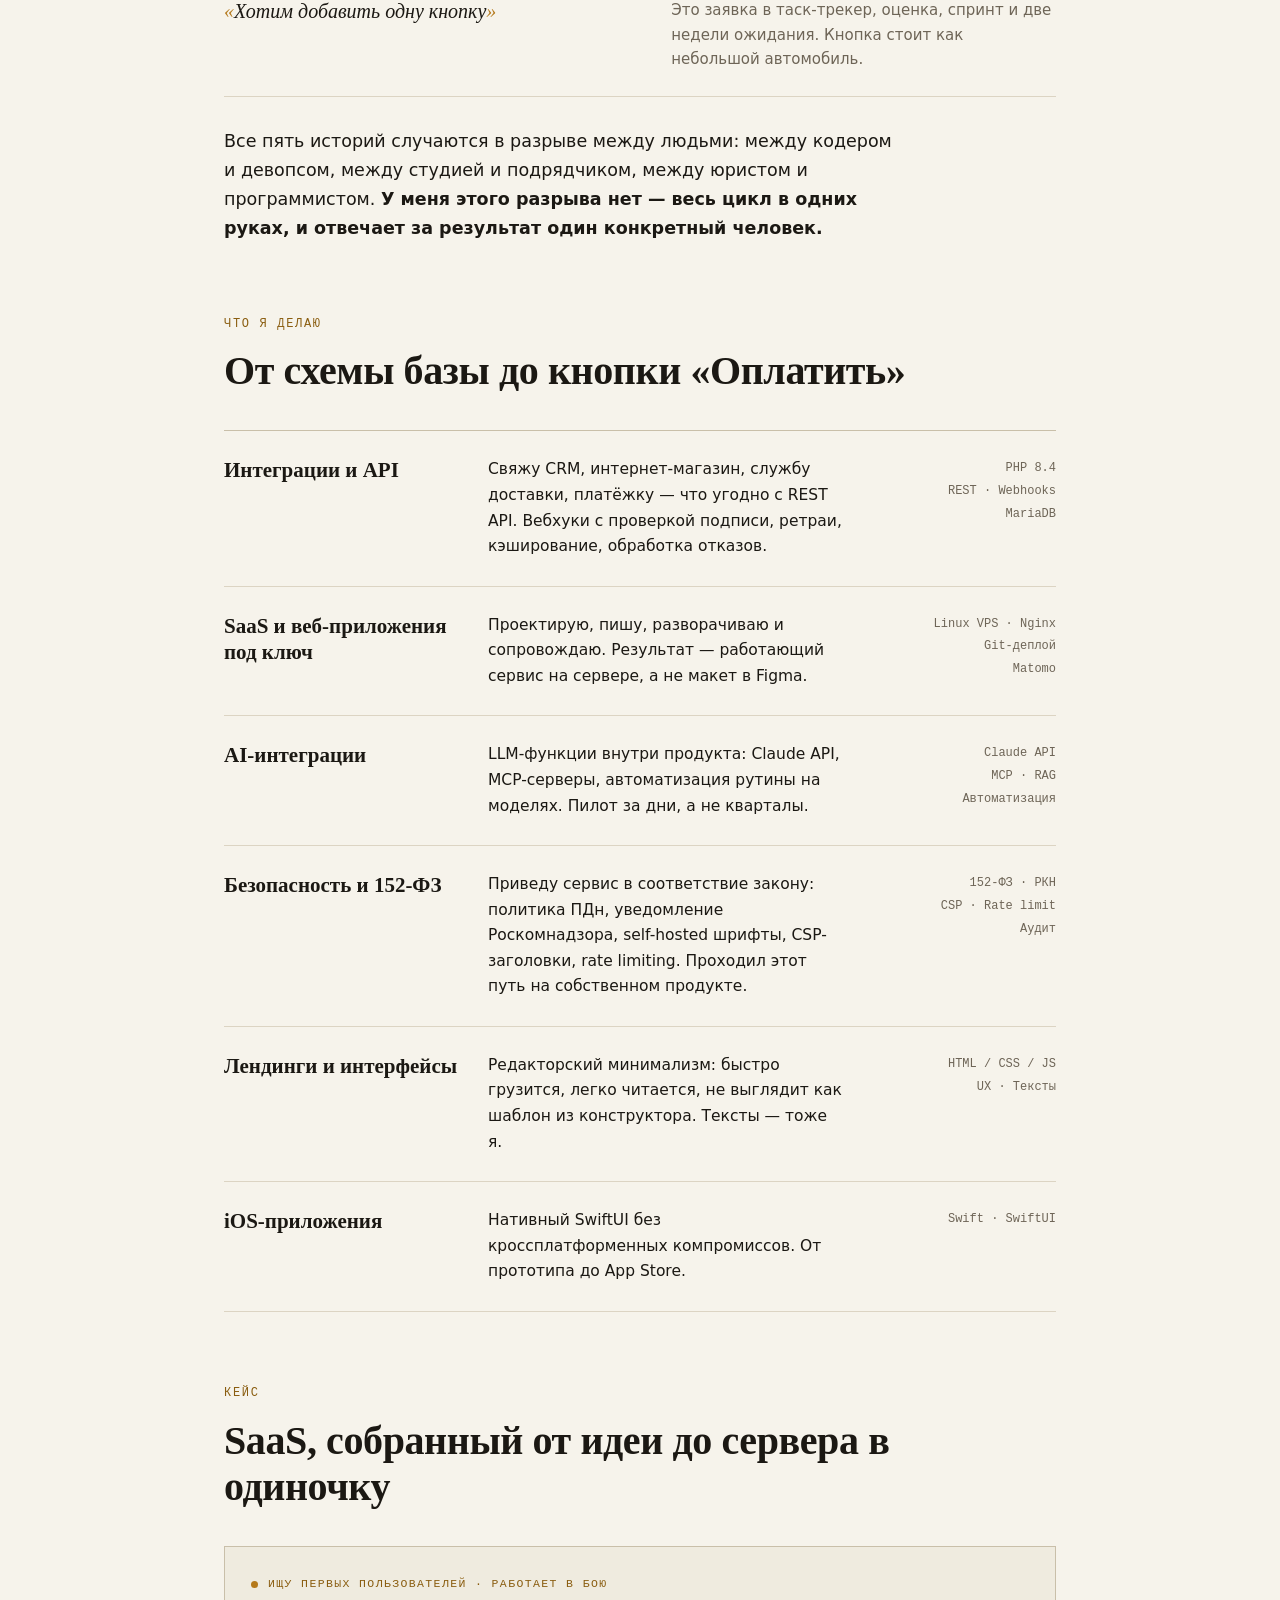
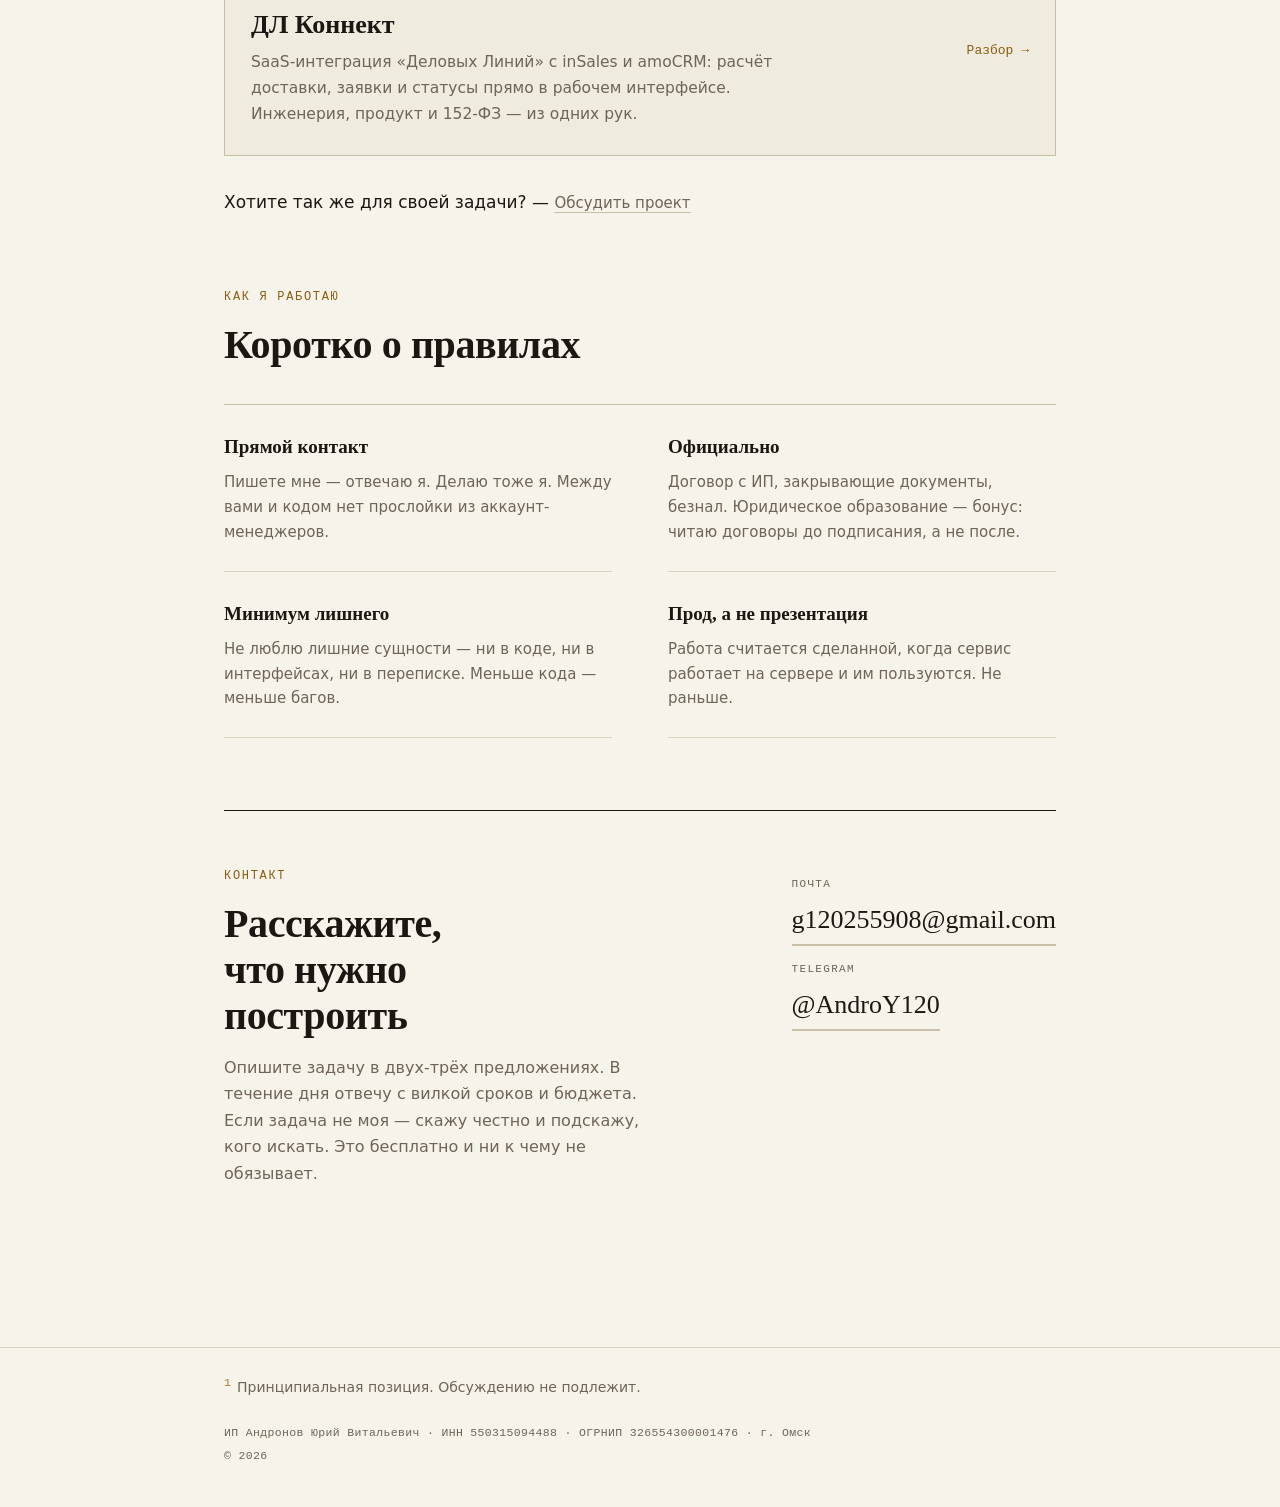
==== commit d23d4470: "поправил сайт" ====
--- a/developer-site/index.html
+++ b/developer-site/index.html
@@ -41,7 +41,7 @@
         деньги, — а не за менеджеров, созвоны и презентации о проделанной работе.</em>
       </p>
       <div class="cta-row">
-        <a class="btn" href="mailto:hello@receptly.ru?subject=Проект">Обсудить проект</a>
+        <a class="btn" href="mailto:g120255908@gmail.com?subject=Проект">Обсудить проект</a>
         <a class="sidelink" href="cases.html">Смотреть кейс: как устроен SaaS →</a>
       </div>
     </div>
@@ -151,7 +151,7 @@
 
     <p class="cases-cta">
       Хотите так же для своей задачи? —
-      <a class="sidelink" href="mailto:hello@receptly.ru?subject=Проект">Обсудить проект</a>
+      <a class="sidelink" href="mailto:g120255908@gmail.com?subject=Проект">Обсудить проект</a>
     </p>
   </section>
 
@@ -192,9 +192,9 @@
       </div>
       <div class="contact-links">
         <span class="label">Почта</span>
-        <a href="mailto:hello@receptly.ru">hello@receptly.ru</a>
+        <a href="mailto:g120255908@gmail.com">g120255908@gmail.com</a>
         <span class="label">Telegram</span>
-        <a href="https://t.me/username" rel="noopener">@username</a>
+        <a href="https://t.me/AndroY120" rel="noopener">@AndroY120</a>
       </div>
     </div>
   </section>
@@ -206,7 +206,7 @@
     <p class="footnote" id="fn1"><sup>1</sup>Принципиальная позиция. Обсуждению не подлежит.</p>
     <p class="requisites">
       ИП Андронов Юрий Витальевич · ИНН 550315094488 · ОГРНИП 326554300001476 · г.&nbsp;Омск<br>
-      © 2026 · Сайт не использует cookies и сторонние трекеры
+      © 2026
     </p>
   </div>
 </footer>
